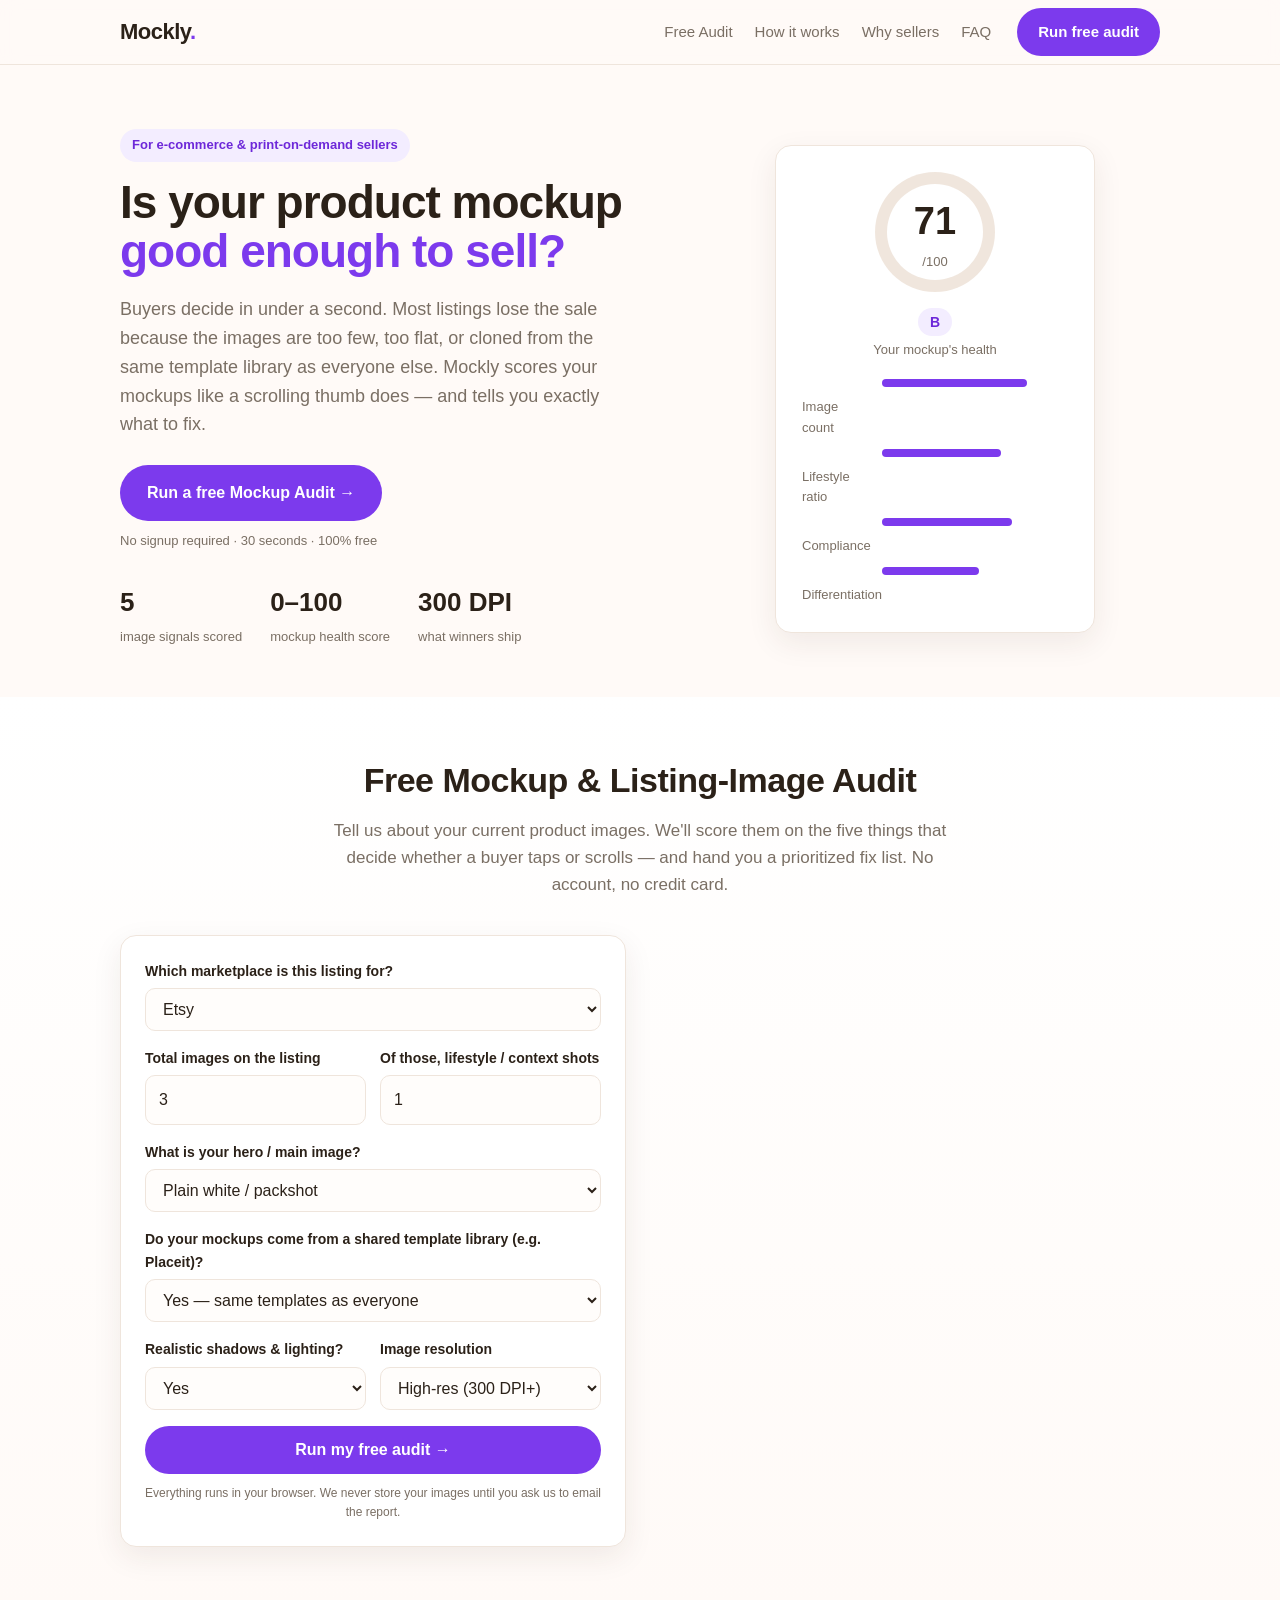
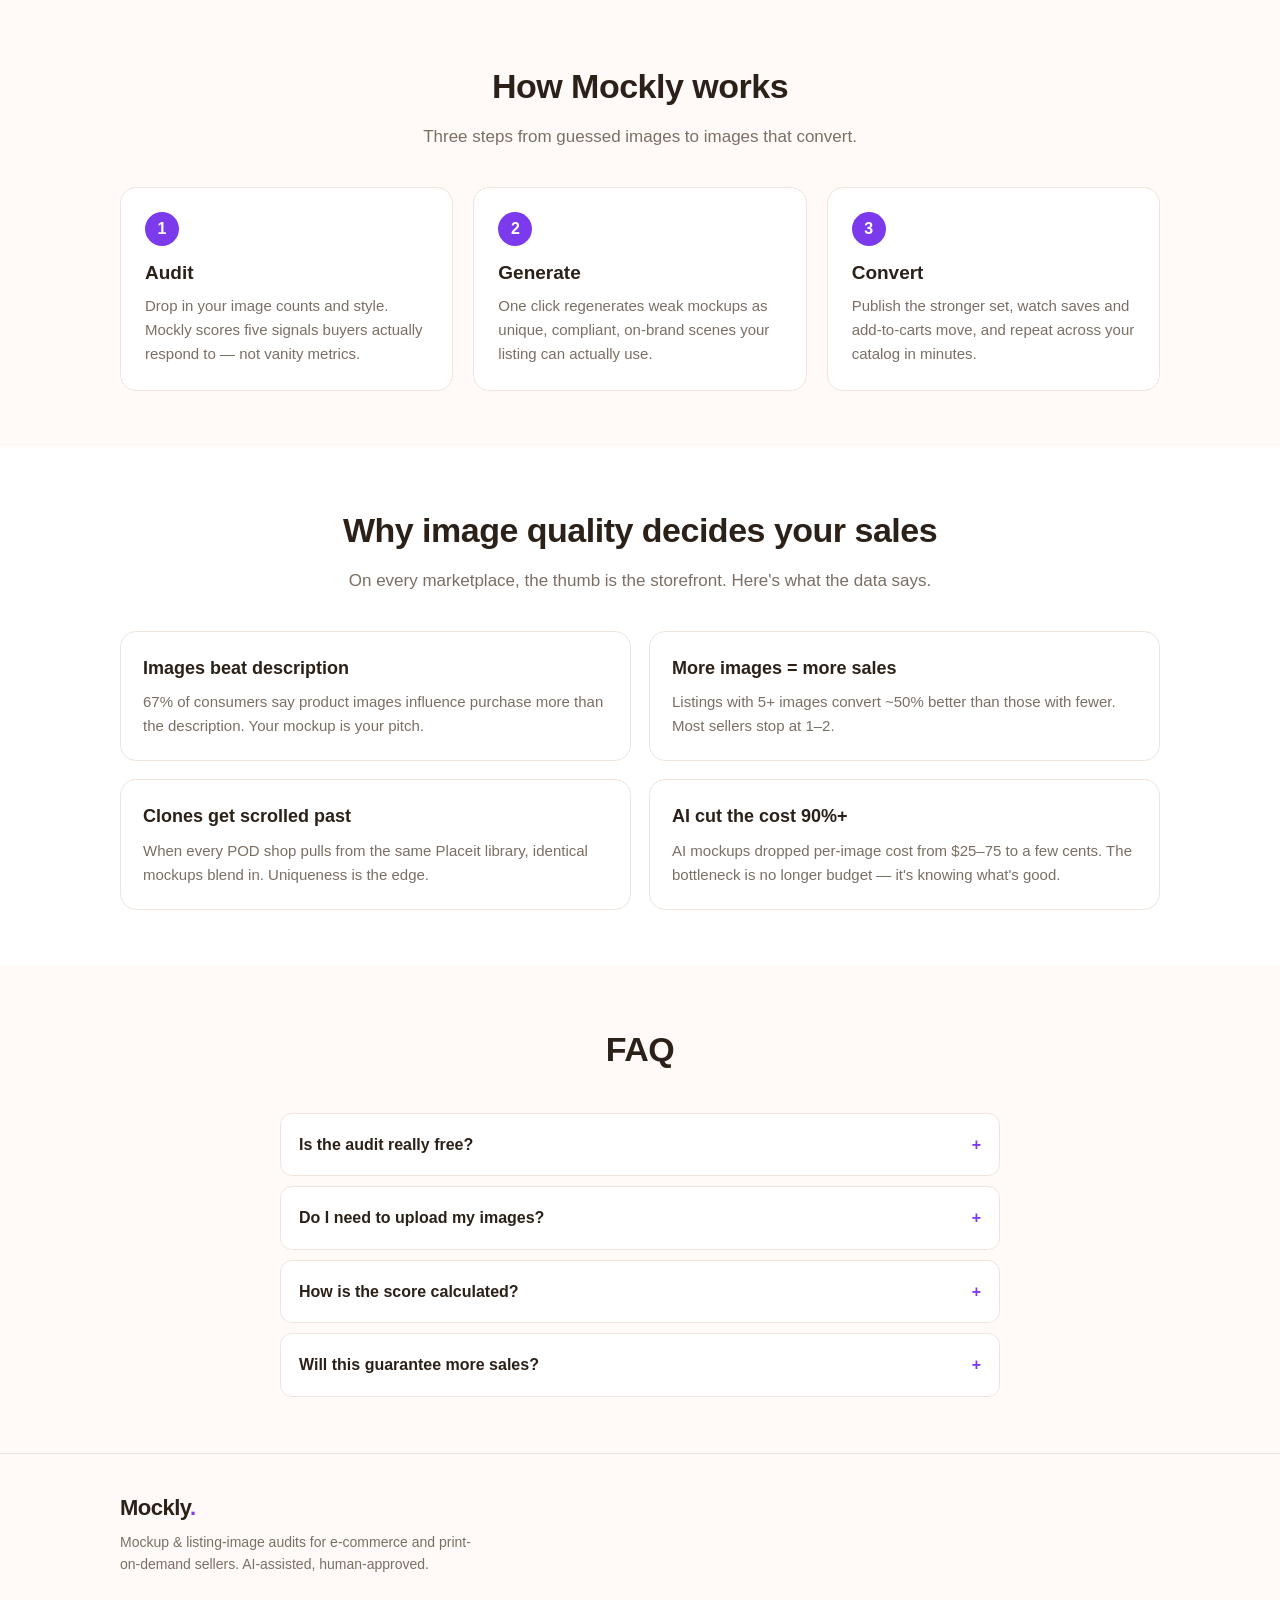
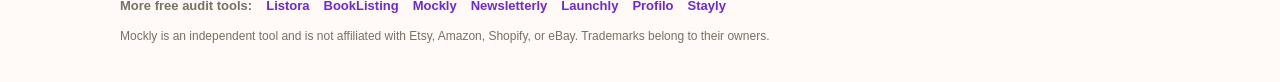
==== index.html @ 34a66c73 "Add Stayly to footer cross-links (7-site matrix)" ====
<!DOCTYPE html>
<html lang="en">
<head>
  <meta charset="UTF-8" />
  <meta name="viewport" content="width=device-width, initial-scale=1.0" />
  <title>Mockly — Is your product mockup actually good? (free mockup & listing-image audit)</title>
  <meta name="description" content="Mockly scores your e-commerce / POD product images like a buyer's thumb does — image count, lifestyle vs flat ratio, marketplace compliance, template-clone risk, and conversion readiness. Free 0–100 audit, no signup." />
  <link rel="canonical" href="https://Viyozc.github.io/mockly-ai/" />
  <meta property="og:type" content="website" />
  <meta property="og:title" content="Mockly — Is your product mockup actually good? (free mockup & listing-image audit)" />
  <meta property="og:description" content="Mockly scores your e-commerce / POD product images like a buyer's thumb does — image count, lifestyle vs flat ratio, marketplace compliance, template-clone risk, and conversion readiness. Free 0–100 audit, no signup." />
  <meta property="og:url" content="https://Viyozc.github.io/mockly-ai/" />
  <meta name="twitter:card" content="summary_large_image" />
  <meta name="twitter:title" content="Mockly — Is your product mockup actually good? (free mockup & listing-image audit)" />
  <meta name="twitter:description" content="Mockly scores your e-commerce / POD product images like a buyer's thumb does — image count, lifestyle vs flat ratio, marketplace compliance, template-clone risk, and conversion readiness. Free 0–100 audit, no signup." />

  <link rel="preconnect" href="https://fonts.googleapis.com" />
  <link rel="stylesheet" href="assets/style.css" />

  <script type="application/ld+json">
  {{"@context":"https://schema.org","@type":"SoftwareApplication","name":"Mockly","url":"https://Viyozc.github.io/mockly-ai/","applicationCategory":"BusinessApplication","operatingSystem":"Web","offers":{{"@type":"Offer","price":"0","priceCurrency":"USD"}}}}
  </script>
</head>
<body>
  <!-- ===== Nav ===== -->
  <header class="nav">
    <div class="container nav-inner">
      <a class="brand" href="#top">Mockly<span class="brand-dot">.</span></a>
      <nav class="nav-links">
        <a href="#audit">Free Audit</a>
        <a href="#how">How it works</a>
        <a href="#why">Why sellers</a>
        <a href="#faq">FAQ</a>
      </nav>
      <a class="btn btn-primary nav-cta" href="#audit">Run free audit</a>
    </div>
  </header>

  <!-- ===== Hero ===== -->
  <section class="hero" id="top">
    <div class="container hero-inner">
      <div class="hero-copy">
        <span class="badge">For e-commerce &amp; print-on-demand sellers</span>
        <h1>Is your product mockup <span class="hl">good enough to sell?</span></h1>
        <p class="lede">
          Buyers decide in under a second. Most listings lose the sale because the images are
          too few, too flat, or cloned from the same template library as everyone else.
          Mockly scores your mockups like a scrolling thumb does — and tells you exactly what to fix.
        </p>
        <div class="hero-actions">
          <a class="btn btn-primary btn-lg" href="#audit">Run a free Mockup Audit →</a>
          <span class="hero-note">No signup required · 30 seconds · 100% free</span>
        </div>
        <div class="hero-stats">
          <div><strong>5</strong><span>image signals scored</span></div>
          <div><strong>0–100</strong><span>mockup health score</span></div>
          <div><strong>300 DPI</strong><span>what winners ship</span></div>
        </div>
      </div>
      <div class="hero-visual" aria-hidden="true">
        <div class="score-card">
          <div class="score-ring"><span class="score-num" id="heroScore">—</span><span class="score-grad">/100</span></div>
          <div class="score-meta">
            <span class="grade" id="heroGrade">Grade</span>
            <span class="score-sub">Your mockup's health</span>
          </div>
          <div class="mini-bars">
            <div class="mbar"><i style="width:78%"></i><span>Image count</span></div>
            <div class="mbar"><i style="width:64%"></i><span>Lifestyle ratio</span></div>
            <div class="mbar"><i style="width:70%"></i><span>Compliance</span></div>
            <div class="mbar"><i style="width:52%"></i><span>Differentiation</span></div>
          </div>
        </div>
      </div>
    </div>
  </section>

  <!-- ===== Audit Tool ===== -->
  <section class="audit" id="audit">
    <div class="container">
      <div class="section-head">
        <h2>Free Mockup &amp; Listing-Image Audit</h2>
        <p>Tell us about your current product images. We'll score them on the five things that decide whether a buyer taps or scrolls — and hand you a prioritized fix list. No account, no credit card.</p>
      </div>

      <div class="audit-grid">
        <!-- Input -->
        <form class="audit-form" id="auditForm" novalidate>
          <label class="field">
            <span>Which marketplace is this listing for?</span>
            <select id="fPlatform">
              <option value="etsy">Etsy</option>
              <option value="amazon">Amazon</option>
              <option value="shopify">Shopify</option>
              <option value="ebay">eBay</option>
              <option value="other">Other / my own store</option>
            </select>
          </label>

          <div class="field-row">
            <label class="field">
              <span>Total images on the listing</span>
              <input type="number" id="fImgTotal" min="0" max="20" value="3" />
            </label>
            <label class="field">
              <span>Of those, lifestyle / context shots</span>
              <input type="number" id="fImgLife" min="0" max="20" value="1" />
            </label>
          </div>

          <label class="field">
            <span>What is your hero / main image?</span>
            <select id="fHero">
              <option value="white">Plain white / packshot</option>
              <option value="lifestyle">Lifestyle scene (real context)</option>
              <option value="flat">Flat color background</option>
              <option value="model">On-model / worn by person</option>
            </select>
          </label>

          <label class="field">
            <span>Do your mockups come from a shared template library (e.g. Placeit)?</span>
            <select id="fTemplate">
              <option value="yes">Yes — same templates as everyone</option>
              <option value="unsure">Not sure</option>
              <option value="no">No — unique / AI-generated per product</option>
            </select>
          </label>

          <div class="field-row">
            <label class="field">
              <span>Realistic shadows &amp; lighting?</span>
              <select id="fShadow">
                <option value="yes">Yes</option>
                <option value="partial">Partially</option>
                <option value="no">No / flat cutout</option>
              </select>
            </label>
            <label class="field">
              <span>Image resolution</span>
              <select id="fQuality">
                <option value="high">High-res (300 DPI+)</option>
                <option value="std">Standard web size</option>
              </select>
            </label>
          </div>

          <button type="submit" class="btn btn-primary btn-lg btn-block">Run my free audit →</button>
          <p class="form-fine">Everything runs in your browser. We never store your images until you ask us to email the report.</p>
        </form>

        <!-- Result -->
        <div class="audit-result" id="auditResult" hidden>
          <div class="result-top">
            <div class="score-ring lg">
              <span class="score-num" id="resScore">0</span>
              <span class="score-grad">/100</span>
            </div>
            <div>
              <span class="grade big" id="resGrade">—</span>
              <p class="result-sub" id="resSummary">—</p>
            </div>
          </div>

          <div class="bars" id="resBars"></div>

          <div class="tips">
            <h3>What to fix first</h3>
            <ul id="resTips"></ul>
          </div>

          <form class="email-capture" id="emailForm" action="https://formspree.io/f/meeyzkdp" method="POST">
            <label for="fEmail">Get the full report + weekly mockup &amp; conversion tips by email</label>
            <div class="email-row">
              <input type="email" id="fEmail" name="email" placeholder="you@email.com" required />
              <button type="submit" class="btn btn-primary">Email my report</button>
            </div>
            <p class="form-fine" id="emailNote">No spam. Unsubscribe anytime.</p>
          </form>
        </div>
      </div>
    </div>
  </section>

  <!-- ===== How it works ===== -->
  <section class="how" id="how">
    <div class="container">
      <div class="section-head">
        <h2>How Mockly works</h2>
        <p>Three steps from guessed images to images that convert.</p>
      </div>
      <div class="steps">
        <div class="step">
          <span class="step-num">1</span>
          <h3>Audit</h3>
          <p>Drop in your image counts and style. Mockly scores five signals buyers actually respond to — not vanity metrics.</p>
        </div>
        <div class="step">
          <span class="step-num">2</span>
          <h3>Generate</h3>
          <p>One click regenerates weak mockups as unique, compliant, on-brand scenes your listing can actually use.</p>
        </div>
        <div class="step">
          <span class="step-num">3</span>
          <h3>Convert</h3>
          <p>Publish the stronger set, watch saves and add-to-carts move, and repeat across your catalog in minutes.</p>
        </div>
      </div>
    </div>
  </section>

  <!-- ===== Why sellers ===== -->
  <section class="why" id="why">
    <div class="container">
      <div class="section-head">
        <h2>Why image quality decides your sales</h2>
        <p>On every marketplace, the thumb is the storefront. Here's what the data says.</p>
      </div>
      <div class="why-grid">
        <div class="why-card">
          <h3>Images beat description</h3>
          <p>67% of consumers say product images influence purchase more than the description. Your mockup is your pitch.</p>
        </div>
        <div class="why-card">
          <h3>More images = more sales</h3>
          <p>Listings with 5+ images convert ~50% better than those with fewer. Most sellers stop at 1–2.</p>
        </div>
        <div class="why-card">
          <h3>Clones get scrolled past</h3>
          <p>When every POD shop pulls from the same Placeit library, identical mockups blend in. Uniqueness is the edge.</p>
        </div>
        <div class="why-card">
          <h3>AI cut the cost 90%+</h3>
          <p>AI mockups dropped per-image cost from $25–75 to a few cents. The bottleneck is no longer budget — it's knowing what's good.</p>
        </div>
      </div>
    </div>
  </section>

  <!-- ===== FAQ ===== -->
  <section class="faq" id="faq">
    <div class="container">
      <div class="section-head">
        <h2>FAQ</h2>
      </div>
      <div class="faq-list">
        <details>
          <summary>Is the audit really free?</summary>
          <p>Yes. The on-page audit runs entirely in your browser and costs nothing. No account needed.</p>
        </details>
        <details>
          <summary>Do I need to upload my images?</summary>
          <p>No. You describe your image setup with a few clicks. Mockly scores the strategy, not the pixels — so it works before you've generated anything.</p>
        </details>
        <details>
          <summary>How is the score calculated?</summary>
          <p>We weight image count, lifestyle-vs-flat ratio, marketplace compliance (Amazon white-bg vs Etsy lifestyle), template-clone risk, and conversion readiness (shadows, lighting, resolution) — the signals that drive tap-through and add-to-cart.</p>
        </details>
        <details>
          <summary>Will this guarantee more sales?</summary>
          <p>No tool can. But strong, differentiated, compliant images are the single biggest lever on conversion — and most listings leave easy points on the table. Mockly shows you exactly where.</p>
        </details>
      </div>
    </div>
  </section>

  <!-- ===== Footer ===== -->
  <footer class="footer">
    <div class="container footer-inner">
      <div>
        <a class="brand" href="#top">Mockly<span class="brand-dot">.</span></a>
        <p class="footer-sub">Mockup &amp; listing-image audits for e-commerce and print-on-demand sellers. AI-assisted, human-approved.</p>
      </div>
            <div style="display:flex;flex-wrap:wrap;gap:14px;align-items:center;font-size:13px;margin-top:10px;">
        <span style="color:var(--muted);font-weight:600;">More free audit tools:</span>
<a href="https://Viyozc.github.io/listora/" style="color:var(--brand-dk);font-weight:600;">Listora</a><a href="https://Viyozc.github.io/booklisting-ai/" style="color:var(--brand-dk);font-weight:600;">BookListing</a><a href="https://Viyozc.github.io/mockly-ai/" style="color:var(--brand-dk);font-weight:600;">Mockly</a><a href="https://Viyozc.github.io/newsletterly-ai/" style="color:var(--brand-dk);font-weight:600;">Newsletterly</a><a href="https://Viyozc.github.io/launchly-ai/" style="color:var(--brand-dk);font-weight:600;">Launchly</a> <a href="https://Viyozc.github.io/profilo-ai/" style="color:var(--brand-dk);font-weight:600;">Profilo</a> <a href="https://Viyozc.github.io/stayly-ai/" style="color:var(--brand-dk);font-weight:600;">Stayly</a>
      </div>
      <p class="footer-fine">Mockly is an independent tool and is not affiliated with Etsy, Amazon, Shopify, or eBay. Trademarks belong to their owners.</p>
    </div>
  </footer>

  <script src="assets/audit.js"></script>
</body>
</html>
---- assets/style.css ----
:root {
  --bg: #fffaf7;
  --ink: #2b2118;
  --muted: #7a6f64;
  --line: #efe5dc;
  --brand: #7c3aed;
  --brand-dk: #6d28d9;
  --brand-soft: #f3edff;
  --good: #2f9e6b;
  --warn: #e0a106;
  --bad: #d9534f;
  --card: #ffffff;
  --shadow: 0 10px 30px rgba(60, 40, 20, 0.08);
  --radius: 16px;
  --maxw: 1080px;
}

* { box-sizing: border-box; margin: 0; padding: 0; }
html { scroll-behavior: smooth; }
body {
  font-family: -apple-system, BlinkMacSystemFont, "Segoe UI", Roboto, "Helvetica Neue", Arial, sans-serif;
  background: var(--bg);
  color: var(--ink);
  line-height: 1.6;
  -webkit-font-smoothing: antialiased;
}
.container { width: 100%; max-width: var(--maxw); margin: 0 auto; padding: 0 20px; }
a { color: inherit; text-decoration: none; }
em { font-style: normal; }

/* Buttons */
.btn {
  display: inline-block;
  font-weight: 600;
  border-radius: 999px;
  padding: 11px 20px;
  cursor: pointer;
  border: 1px solid transparent;
  font-size: 15px;
  transition: transform .08s ease, background .2s ease, box-shadow .2s ease;
}
.btn:active { transform: translateY(1px); }
.btn-primary { background: var(--brand); color: #fff; }
.btn-primary:hover { background: var(--brand-dk); box-shadow: 0 6px 18px rgba(241,100,30,.35); }
.btn-lg { padding: 14px 26px; font-size: 16px; }
.btn-block { width: 100%; text-align: center; }

/* Nav */
.nav {
  position: sticky; top: 0; z-index: 50;
  background: rgba(255,250,247,.85);
  backdrop-filter: blur(10px);
  border-bottom: 1px solid var(--line);
}
.nav-inner { display: flex; align-items: center; gap: 18px; height: 64px; }
.brand { font-weight: 800; font-size: 22px; letter-spacing: -.5px; }
.brand-dot { color: var(--brand); }
.nav-links { display: flex; gap: 22px; margin-left: auto; font-size: 15px; color: var(--muted); }
.nav-links a:hover { color: var(--ink); }
.nav-cta { margin-left: 8px; }

/* Hero */
.hero { padding: 64px 0 48px; }
.hero-inner { display: grid; grid-template-columns: 1.1fr .9fr; gap: 40px; align-items: center; }
.badge {
  display: inline-block; background: var(--brand-soft); color: var(--brand-dk);
  font-size: 13px; font-weight: 600; padding: 6px 12px; border-radius: 999px; margin-bottom: 16px;
}
.hero h1 { font-size: 46px; line-height: 1.08; letter-spacing: -1px; font-weight: 800; }
.hl { color: var(--brand); }
.lede { color: var(--muted); font-size: 18px; margin: 18px 0 26px; max-width: 520px; }
.hero-actions { display: flex; flex-direction: column; gap: 10px; align-items: flex-start; }
.hero-note { font-size: 13px; color: var(--muted); }
.hero-stats { display: flex; gap: 28px; margin-top: 30px; }
.hero-stats strong { display: block; font-size: 26px; color: var(--ink); }
.hero-stats span { font-size: 13px; color: var(--muted); }

/* Hero visual / score card */
.hero-visual { display: flex; justify-content: center; }
.score-card {
  background: var(--card); border: 1px solid var(--line); border-radius: var(--radius);
  box-shadow: var(--shadow); padding: 26px; width: 320px;
}
.score-ring {
  width: 120px; height: 120px; border-radius: 50%;
  background: conic-gradient(var(--brand) 0deg, #f0e6dd 0deg);
  display: flex; align-items: center; justify-content: center; flex-direction: column;
  margin: 0 auto 16px; position: relative;
}
.score-ring::after {
  content: ""; position: absolute; inset: 12px; background: var(--card); border-radius: 50%;
}
.score-ring.lg { width: 150px; height: 150px; }
.score-num { position: relative; z-index: 1; font-size: 38px; font-weight: 800; }
.score-ring.lg .score-num { font-size: 46px; }
.score-grad { position: relative; z-index: 1; font-size: 13px; color: var(--muted); }
.score-meta { text-align: center; margin-bottom: 18px; }
.grade {
  display: inline-block; background: var(--brand-soft); color: var(--brand-dk);
  font-weight: 700; padding: 3px 12px; border-radius: 999px; font-size: 14px;
}
.grade.big { font-size: 18px; padding: 5px 16px; }
.score-sub { display: block; font-size: 13px; color: var(--muted); margin-top: 4px; }
.mini-bars { display: flex; flex-direction: column; gap: 10px; }
.mbar { display: grid; grid-template-columns: 70px 1fr; align-items: center; gap: 10px; font-size: 13px; color: var(--muted); }
.mbar i { display: block; height: 8px; background: var(--brand); border-radius: 999px; }
.mbar i { grid-column: 2; }
.mbar span { grid-column: 1; }

/* Section heads */
.section-head { text-align: center; max-width: 640px; margin: 0 auto 36px; }
.section-head h2 { font-size: 34px; letter-spacing: -.5px; font-weight: 800; }
.section-head p { color: var(--muted); margin-top: 10px; font-size: 17px; }

/* Audit */
.audit { padding: 56px 0; background: linear-gradient(180deg, #fff 0%, var(--bg) 100%); }
.audit-grid { display: grid; grid-template-columns: 1fr 1fr; gap: 28px; align-items: start; }
.audit-form, .audit-result {
  background: var(--card); border: 1px solid var(--line); border-radius: var(--radius);
  box-shadow: var(--shadow); padding: 24px;
}
.field { display: block; margin-bottom: 16px; }
.field > span { display: flex; justify-content: space-between; font-size: 14px; font-weight: 600; margin-bottom: 6px; }
.field em { color: var(--muted); font-weight: 500; font-size: 12px; }
.field input, .field textarea, .field select {
  width: 100%; border: 1px solid var(--line); border-radius: 10px; padding: 11px 13px;
  font: inherit; color: var(--ink); background: #fffdfb; resize: vertical;
}
.field input:focus, .field textarea:focus, .field select:focus { outline: none; border-color: var(--brand); box-shadow: 0 0 0 3px var(--brand-soft); }
.field-row { display: flex; gap: 14px; }
.field-row .field { flex: 1; }
@media (max-width: 560px) { .field-row { flex-direction: column; gap: 0; } }
.form-fine { font-size: 12px; color: var(--muted); text-align: center; margin-top: 10px; }

/* Result */
.result-top { display: flex; gap: 20px; align-items: center; margin-bottom: 22px; }
.result-sub { font-size: 14px; color: var(--muted); margin-top: 6px; max-width: 240px; }
.bars { display: flex; flex-direction: column; gap: 12px; margin-bottom: 22px; }
.bar-row { display: grid; grid-template-columns: 110px 1fr 38px; align-items: center; gap: 10px; font-size: 13px; }
.bar-track { height: 9px; background: #f0e6dd; border-radius: 999px; overflow: hidden; }
.bar-fill { height: 100%; border-radius: 999px; background: var(--brand); transition: width .5s ease; }
.bar-val { text-align: right; color: var(--muted); font-weight: 600; }
.tips h3 { font-size: 16px; margin-bottom: 10px; }
.tips ul { list-style: none; display: flex; flex-direction: column; gap: 8px; }
.tips li { background: var(--brand-soft); border-radius: 10px; padding: 10px 12px; font-size: 14px; position: relative; padding-left: 34px; }
.tips li::before { content: "→"; position: absolute; left: 12px; color: var(--brand-dk); font-weight: 800; }
.tips li.ok { background: #e9f7f0; }
.tips li.ok::before { content: "✓"; color: var(--good); }

.email-capture { border-top: 1px solid var(--line); padding-top: 18px; margin-top: 4px; }
.email-capture label { display: block; font-size: 14px; font-weight: 600; margin-bottom: 8px; }
.email-row { display: flex; gap: 8px; }
.email-row input { flex: 1; border: 1px solid var(--line); border-radius: 10px; padding: 11px 13px; font: inherit; }
.email-row input:focus { outline: none; border-color: var(--brand); box-shadow: 0 0 0 3px var(--brand-soft); }

/* How */
.how { padding: 56px 0; }
.steps { display: grid; grid-template-columns: repeat(3, 1fr); gap: 20px; }
.step { background: var(--card); border: 1px solid var(--line); border-radius: var(--radius); padding: 24px; }
.step-num { display: inline-flex; width: 34px; height: 34px; align-items: center; justify-content: center; background: var(--brand); color: #fff; border-radius: 50%; font-weight: 800; margin-bottom: 12px; }
.step h3 { font-size: 19px; margin-bottom: 6px; }
.step p { color: var(--muted); font-size: 15px; }

/* Why */
.why { padding: 56px 0; background: #fff; }
.why-grid { display: grid; grid-template-columns: 1fr 1fr; gap: 18px; }
.why-card { border: 1px solid var(--line); border-radius: var(--radius); padding: 22px; }
.why-card h3 { font-size: 18px; margin-bottom: 8px; }
.why-card p { color: var(--muted); font-size: 15px; }

/* FAQ */
.faq { padding: 56px 0; }
.faq-list { max-width: 720px; margin: 0 auto; display: flex; flex-direction: column; gap: 10px; }
.faq details { background: var(--card); border: 1px solid var(--line); border-radius: 12px; padding: 4px 18px; }
.faq summary { cursor: pointer; font-weight: 600; padding: 14px 0; list-style: none; }
.faq summary::-webkit-details-marker { display: none; }
.faq summary::after { content: "+"; float: right; color: var(--brand); font-weight: 800; }
.faq details[open] summary::after { content: "−"; }
.faq details p { color: var(--muted); padding: 0 0 14px; font-size: 15px; }

/* Footer */
.footer { border-top: 1px solid var(--line); padding: 36px 0; background: var(--bg); }
.footer-inner { display: flex; flex-direction: column; gap: 10px; }
.footer-sub { color: var(--muted); font-size: 14px; margin-top: 6px; max-width: 360px; }
.footer-fine { font-size: 12px; color: var(--muted); }

/* Responsive */
@media (max-width: 860px) {
  .hero-inner, .audit-grid, .why-grid { grid-template-columns: 1fr; }
  .hero-visual { order: -1; }
  .steps { grid-template-columns: 1fr; }
  .nav-links { display: none; }
  .hero h1 { font-size: 36px; }
}
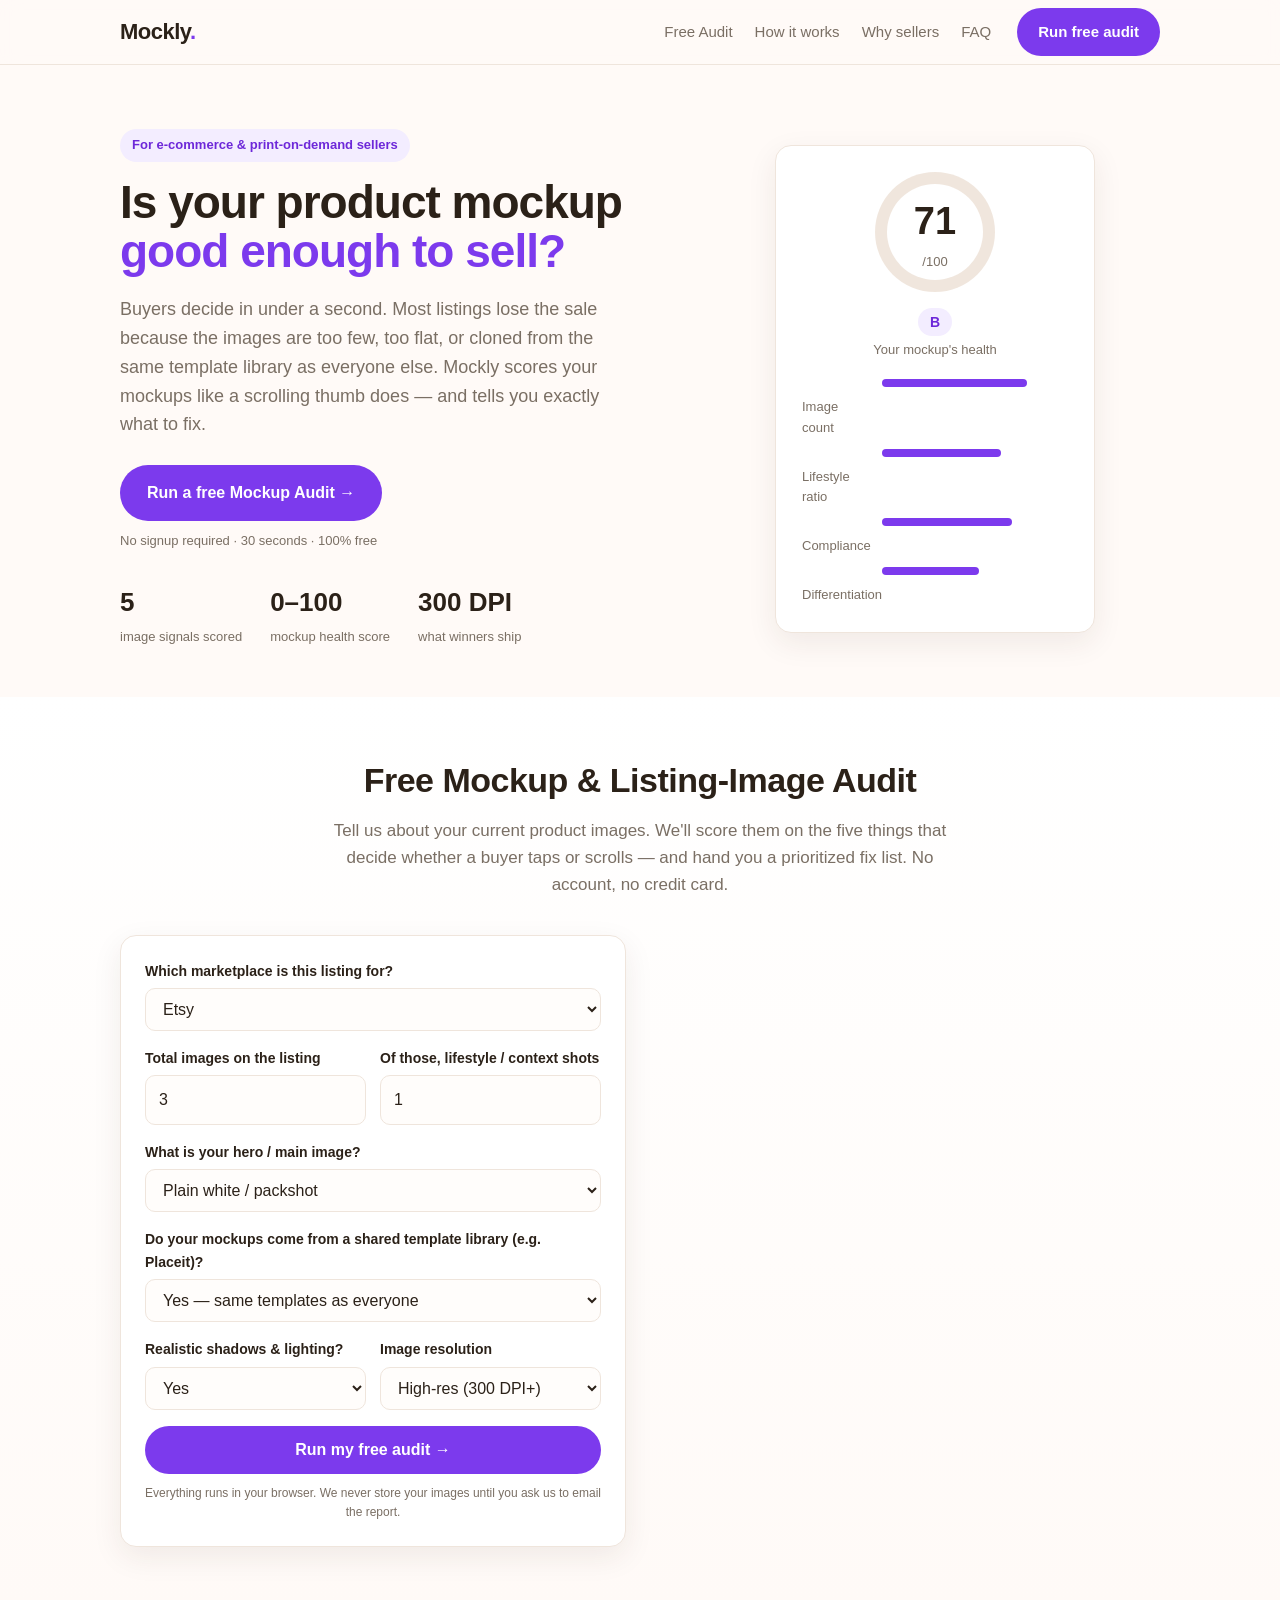
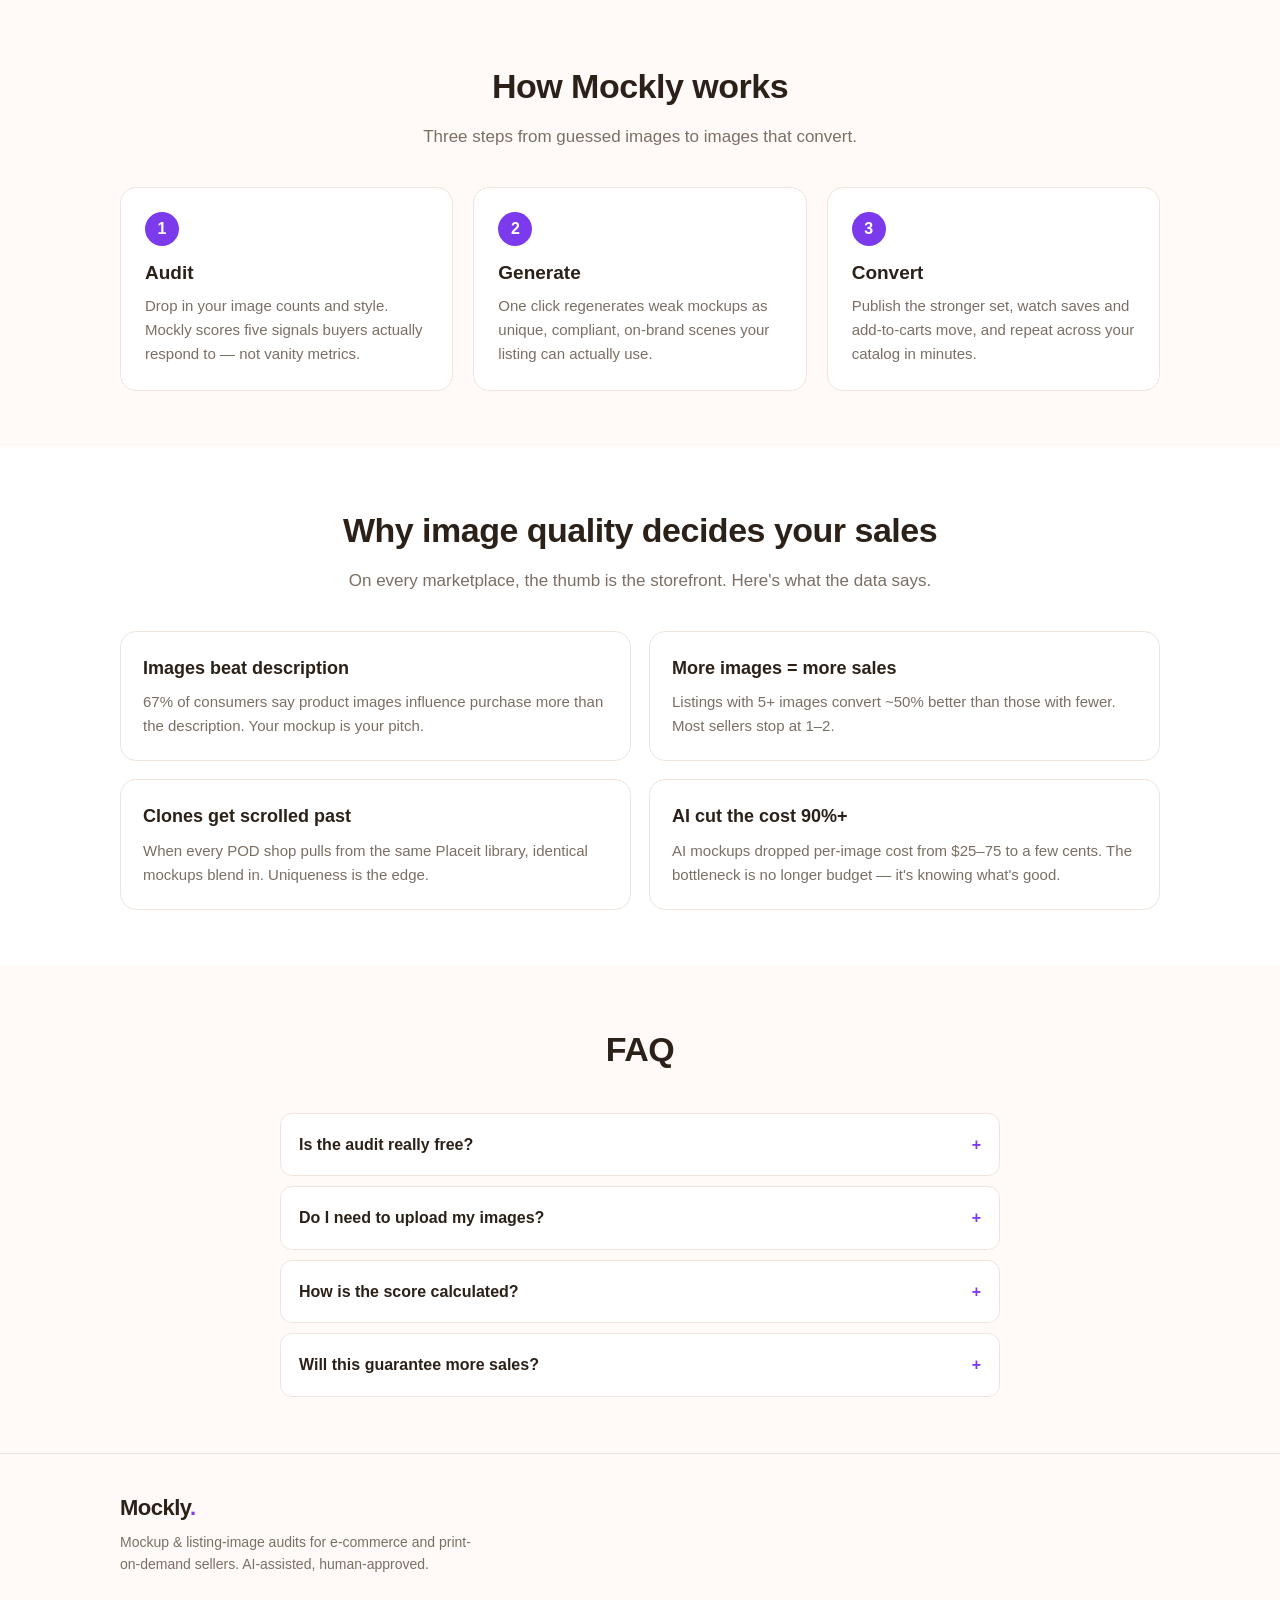
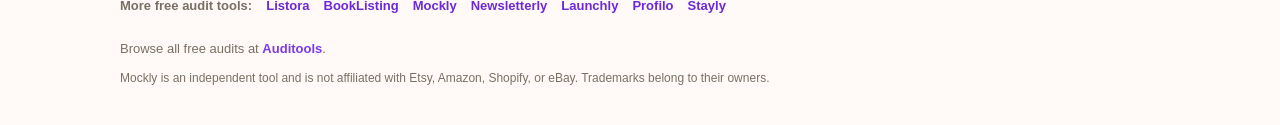
==== commit 4be586cc: "Link to Auditools hub from footer" ====
--- a/index.html
+++ b/index.html
@@ -10,6 +10,12 @@
   <meta property="og:title" content="Mockly — Is your product mockup actually good? (free mockup & listing-image audit)" />
   <meta property="og:description" content="Mockly scores your e-commerce / POD product images like a buyer's thumb does — image count, lifestyle vs flat ratio, marketplace compliance, template-clone risk, and conversion readiness. Free 0–100 audit, no signup." />
   <meta property="og:url" content="https://Viyozc.github.io/mockly-ai/" />
+  <meta property="og:image" content="https://Viyozc.github.io/mockly-ai/assets/og-image.png" />
+  <meta property="og:image:width" content="1200" />
+  <meta property="og:image:height" content="630" />
+  <meta property="og:image:alt" content="Mockly — Is your product mockup actually good?" />
+  <meta name="twitter:image" content="https://Viyozc.github.io/mockly-ai/assets/og-image.png" />
+  <meta name="twitter:image:alt" content="Mockly — Is your product mockup actually good?" />
   <meta name="twitter:card" content="summary_large_image" />
   <meta name="twitter:title" content="Mockly — Is your product mockup actually good? (free mockup & listing-image audit)" />
   <meta name="twitter:description" content="Mockly scores your e-commerce / POD product images like a buyer's thumb does — image count, lifestyle vs flat ratio, marketplace compliance, template-clone risk, and conversion readiness. Free 0–100 audit, no signup." />
@@ -18,7 +24,11 @@
   <link rel="stylesheet" href="assets/style.css" />
 
   <script type="application/ld+json">
-  {{"@context":"https://schema.org","@type":"SoftwareApplication","name":"Mockly","url":"https://Viyozc.github.io/mockly-ai/","applicationCategory":"BusinessApplication","operatingSystem":"Web","offers":{{"@type":"Offer","price":"0","priceCurrency":"USD"}}}}
+  {"@context": "https://schema.org", "@type": "SoftwareApplication", "name": "Mockly", "url": "https://Viyozc.github.io/mockly-ai/", "applicationCategory": "BusinessApplication", "operatingSystem": "Web", "offers": {"@type": "Offer", "price": "0", "priceCurrency": "USD"}, "screenshot": "https://Viyozc.github.io/mockly-ai/assets/og-image.png"}
+  </script>
+
+  <script type="application/ld+json">
+  {"@context": "https://schema.org", "@type": "FAQPage", "mainEntity": [{"@type": "Question", "name": "Is the audit really free?", "acceptedAnswer": {"@type": "Answer", "text": "Yes. The on-page audit runs entirely in your browser and costs nothing. No account needed."}}, {"@type": "Question", "name": "Do I need to upload my images?", "acceptedAnswer": {"@type": "Answer", "text": "No. You describe your image setup with a few clicks. Mockly scores the strategy, not the pixels — so it works before you've generated anything."}}, {"@type": "Question", "name": "How is the score calculated?", "acceptedAnswer": {"@type": "Answer", "text": "We weight image count, lifestyle-vs-flat ratio, marketplace compliance (Amazon white-bg vs Etsy lifestyle), template-clone risk, and conversion readiness (shadows, lighting, resolution) — the signals that drive tap-through and add-to-cart."}}, {"@type": "Question", "name": "Will this guarantee more sales?", "acceptedAnswer": {"@type": "Answer", "text": "No tool can. But strong, differentiated, compliant images are the single biggest lever on conversion — and most listings leave easy points on the table. Mockly shows you exactly where."}}]}
   </script>
 </head>
 <body>
@@ -275,6 +285,8 @@
         <span style="color:var(--muted);font-weight:600;">More free audit tools:</span>
 <a href="https://Viyozc.github.io/listora/" style="color:var(--brand-dk);font-weight:600;">Listora</a><a href="https://Viyozc.github.io/booklisting-ai/" style="color:var(--brand-dk);font-weight:600;">BookListing</a><a href="https://Viyozc.github.io/mockly-ai/" style="color:var(--brand-dk);font-weight:600;">Mockly</a><a href="https://Viyozc.github.io/newsletterly-ai/" style="color:var(--brand-dk);font-weight:600;">Newsletterly</a><a href="https://Viyozc.github.io/launchly-ai/" style="color:var(--brand-dk);font-weight:600;">Launchly</a> <a href="https://Viyozc.github.io/profilo-ai/" style="color:var(--brand-dk);font-weight:600;">Profilo</a> <a href="https://Viyozc.github.io/stayly-ai/" style="color:var(--brand-dk);font-weight:600;">Stayly</a>
       </div>
+            <p style="color:var(--muted);font-size:13px;margin-top:12px;">Browse all free audits at <a href="https://Viyozc.github.io/auditools/" style="color:var(--brand);font-weight:600;">Auditools</a>.</p>
+
       <p class="footer-fine">Mockly is an independent tool and is not affiliated with Etsy, Amazon, Shopify, or eBay. Trademarks belong to their owners.</p>
     </div>
   </footer>
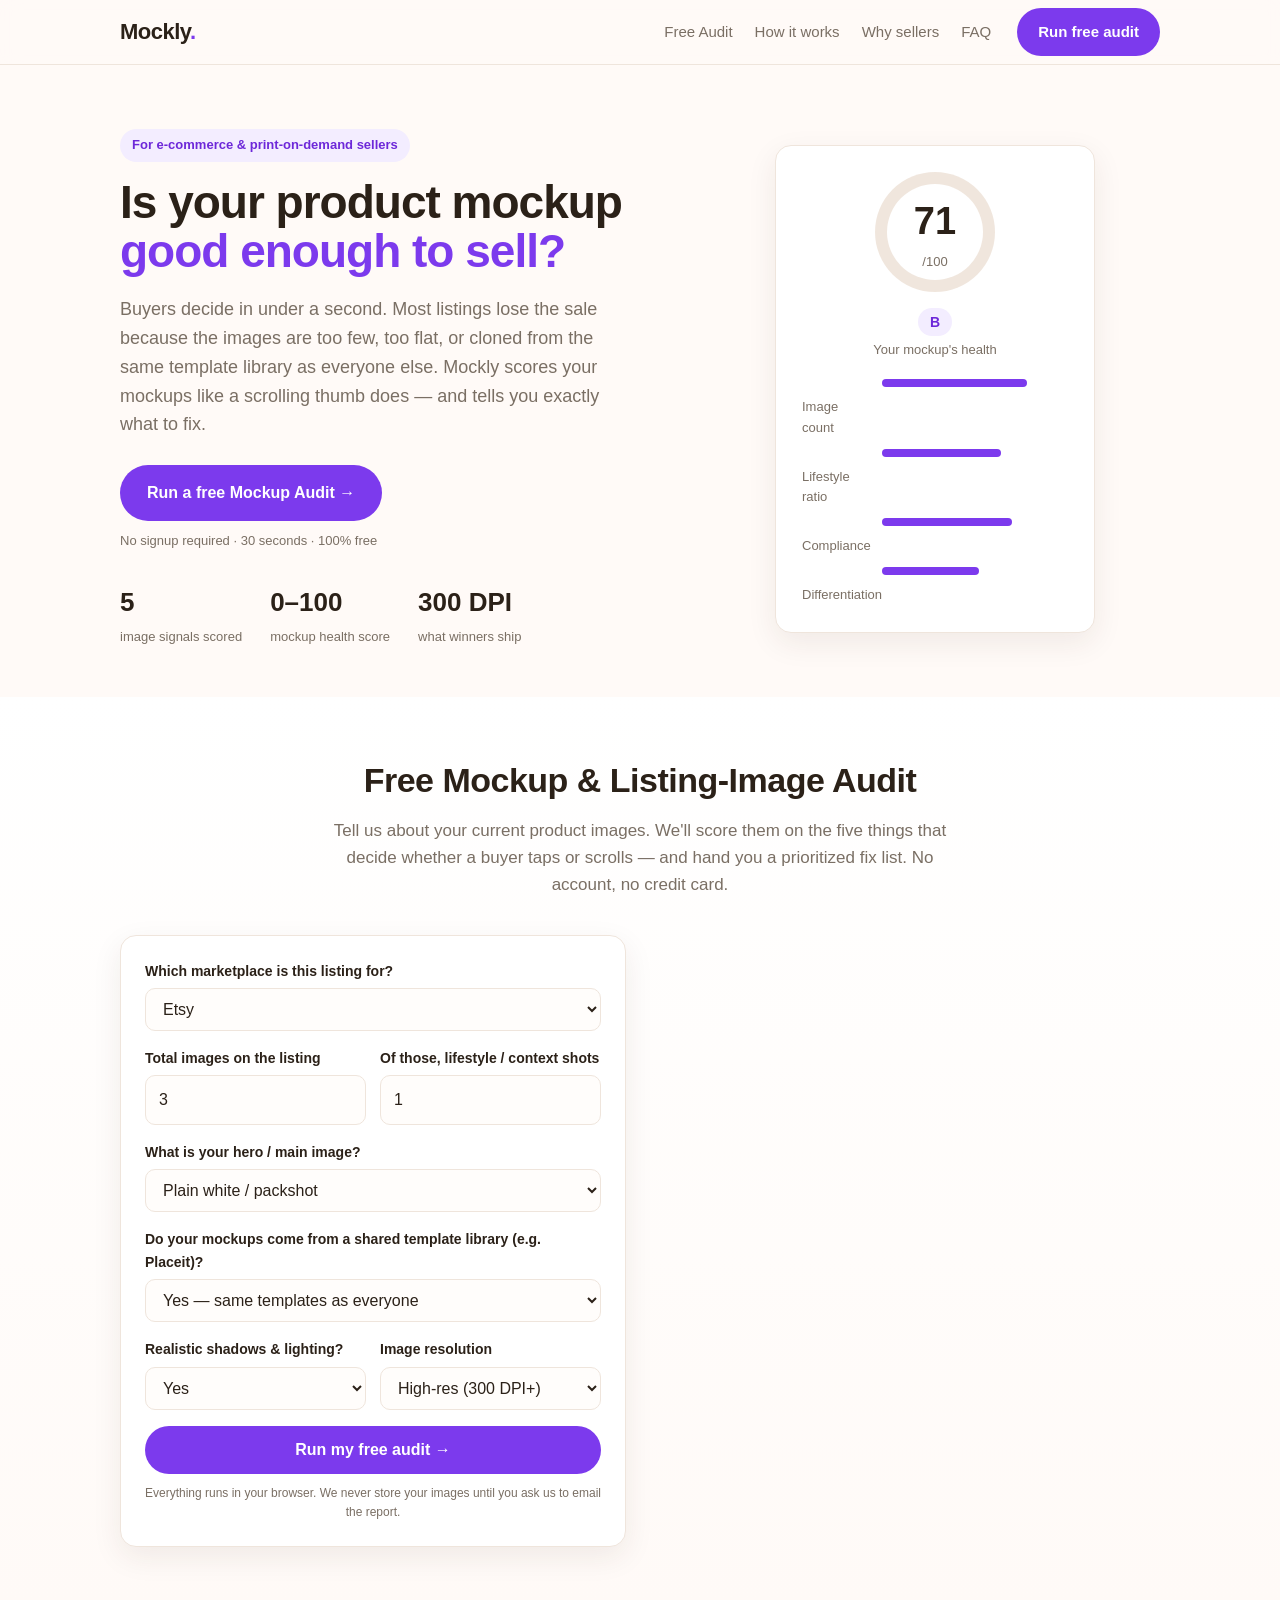
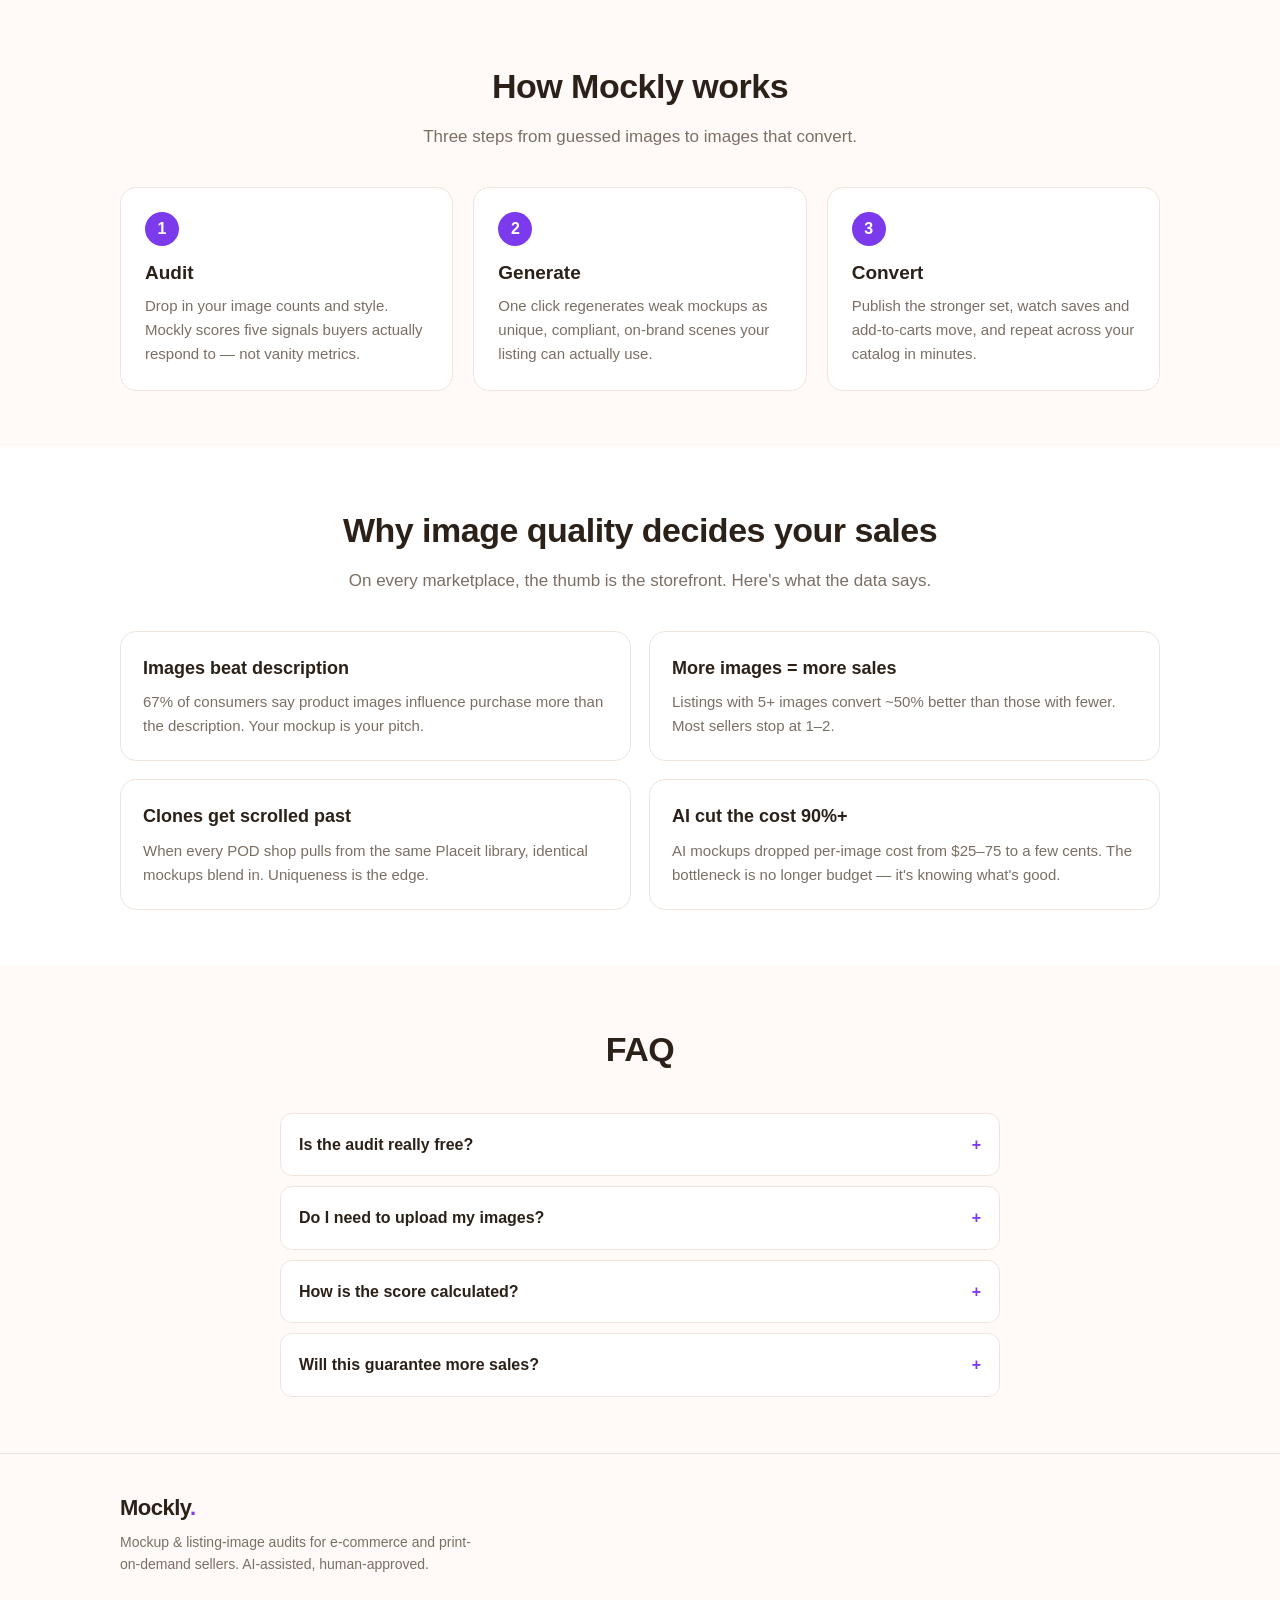
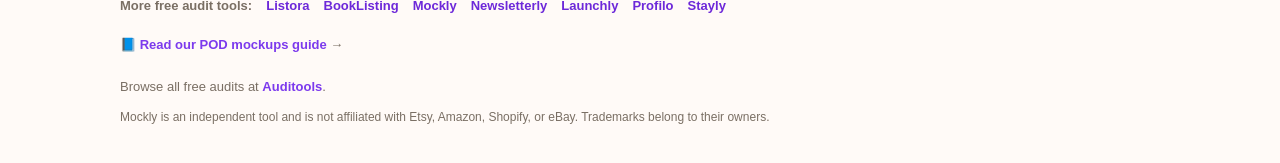
==== commit 2975bd8d: "SEO content round 1: add per-site blog article + footer link + sitemap" ====
--- a/index.html
+++ b/index.html
@@ -285,7 +285,8 @@
         <span style="color:var(--muted);font-weight:600;">More free audit tools:</span>
 <a href="https://Viyozc.github.io/listora/" style="color:var(--brand-dk);font-weight:600;">Listora</a><a href="https://Viyozc.github.io/booklisting-ai/" style="color:var(--brand-dk);font-weight:600;">BookListing</a><a href="https://Viyozc.github.io/mockly-ai/" style="color:var(--brand-dk);font-weight:600;">Mockly</a><a href="https://Viyozc.github.io/newsletterly-ai/" style="color:var(--brand-dk);font-weight:600;">Newsletterly</a><a href="https://Viyozc.github.io/launchly-ai/" style="color:var(--brand-dk);font-weight:600;">Launchly</a> <a href="https://Viyozc.github.io/profilo-ai/" style="color:var(--brand-dk);font-weight:600;">Profilo</a> <a href="https://Viyozc.github.io/stayly-ai/" style="color:var(--brand-dk);font-weight:600;">Stayly</a>
       </div>
-            <p style="color:var(--muted);font-size:13px;margin-top:12px;">Browse all free audits at <a href="https://Viyozc.github.io/auditools/" style="color:var(--brand);font-weight:600;">Auditools</a>.</p>
+            <p style="color:var(--muted);font-size:13px;margin-top:8px;">📘 <a href="./blog/" style="color:var(--brand);font-weight:600;">Read our POD mockups guide</a> →</p>
+      <p style="color:var(--muted);font-size:13px;margin-top:12px;">Browse all free audits at <a href="https://Viyozc.github.io/auditools/" style="color:var(--brand);font-weight:600;">Auditools</a>.</p>
 
       <p class="footer-fine">Mockly is an independent tool and is not affiliated with Etsy, Amazon, Shopify, or eBay. Trademarks belong to their owners.</p>
     </div>
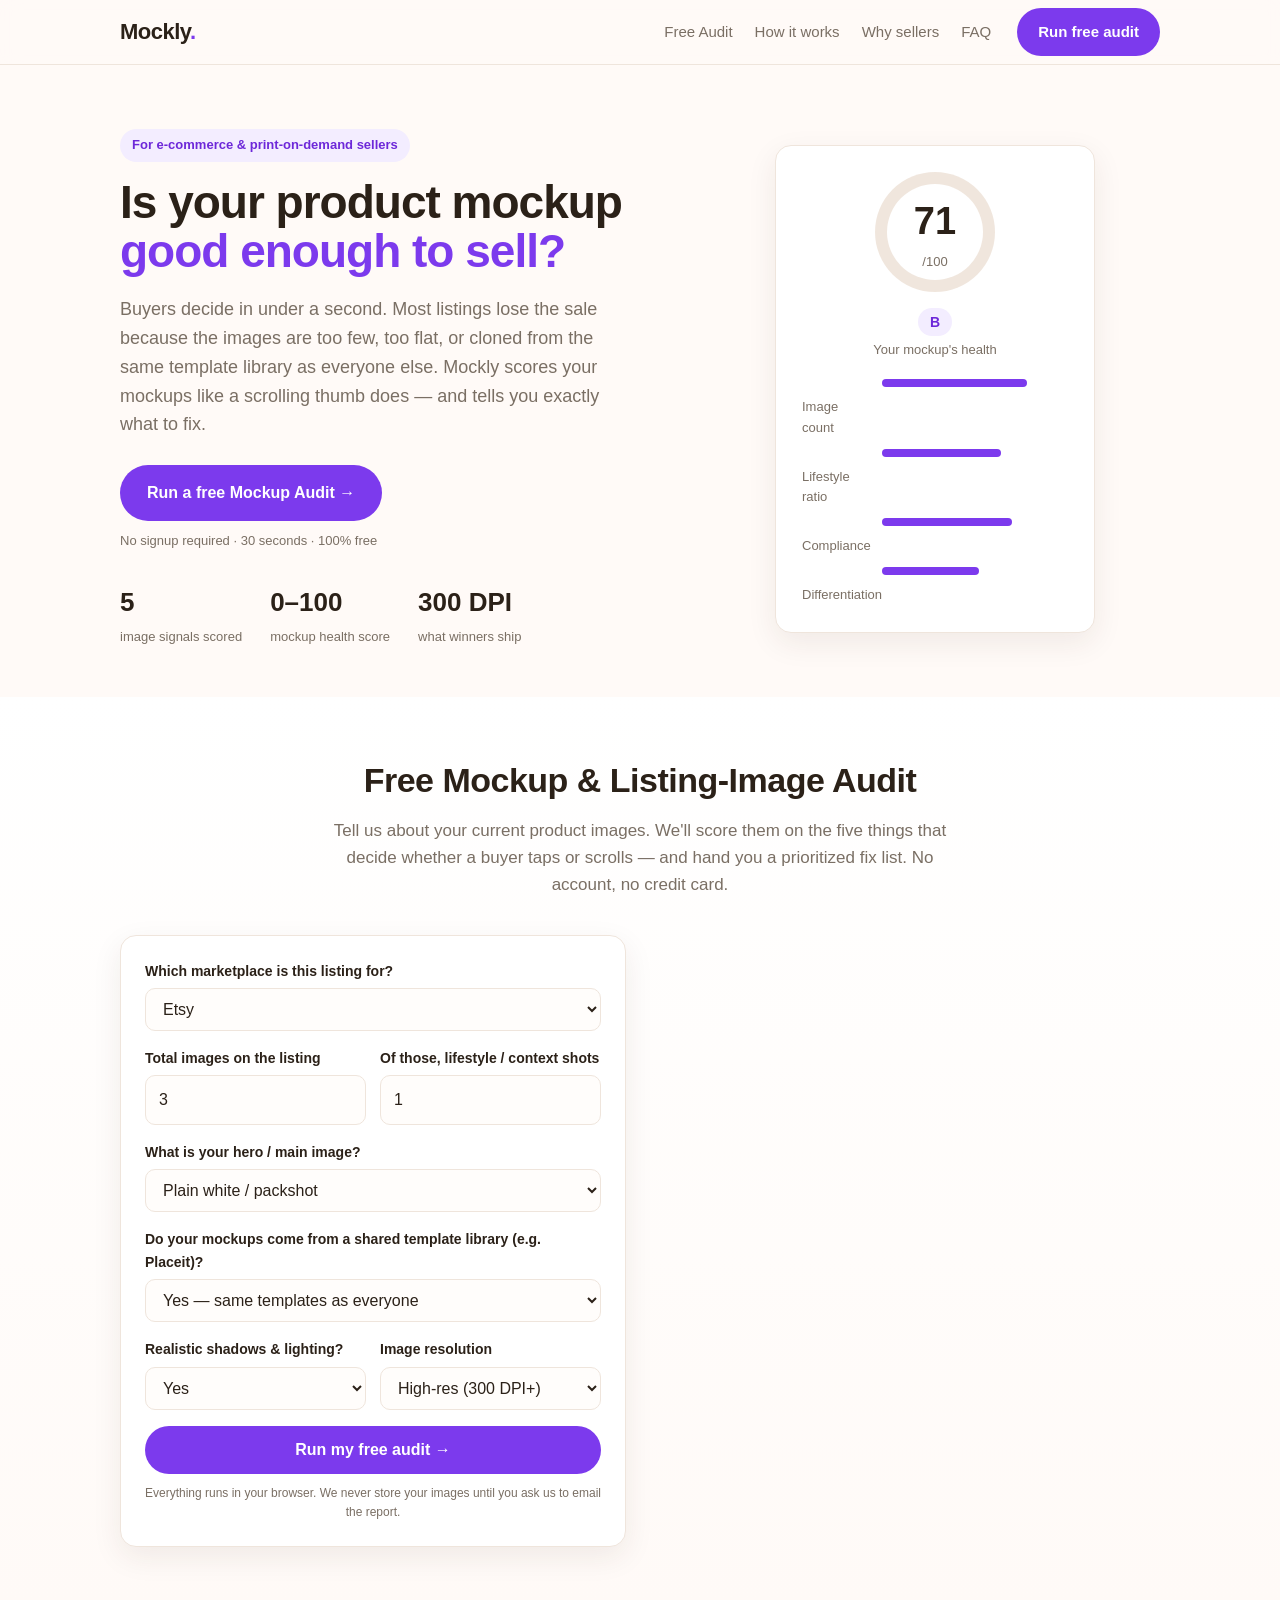
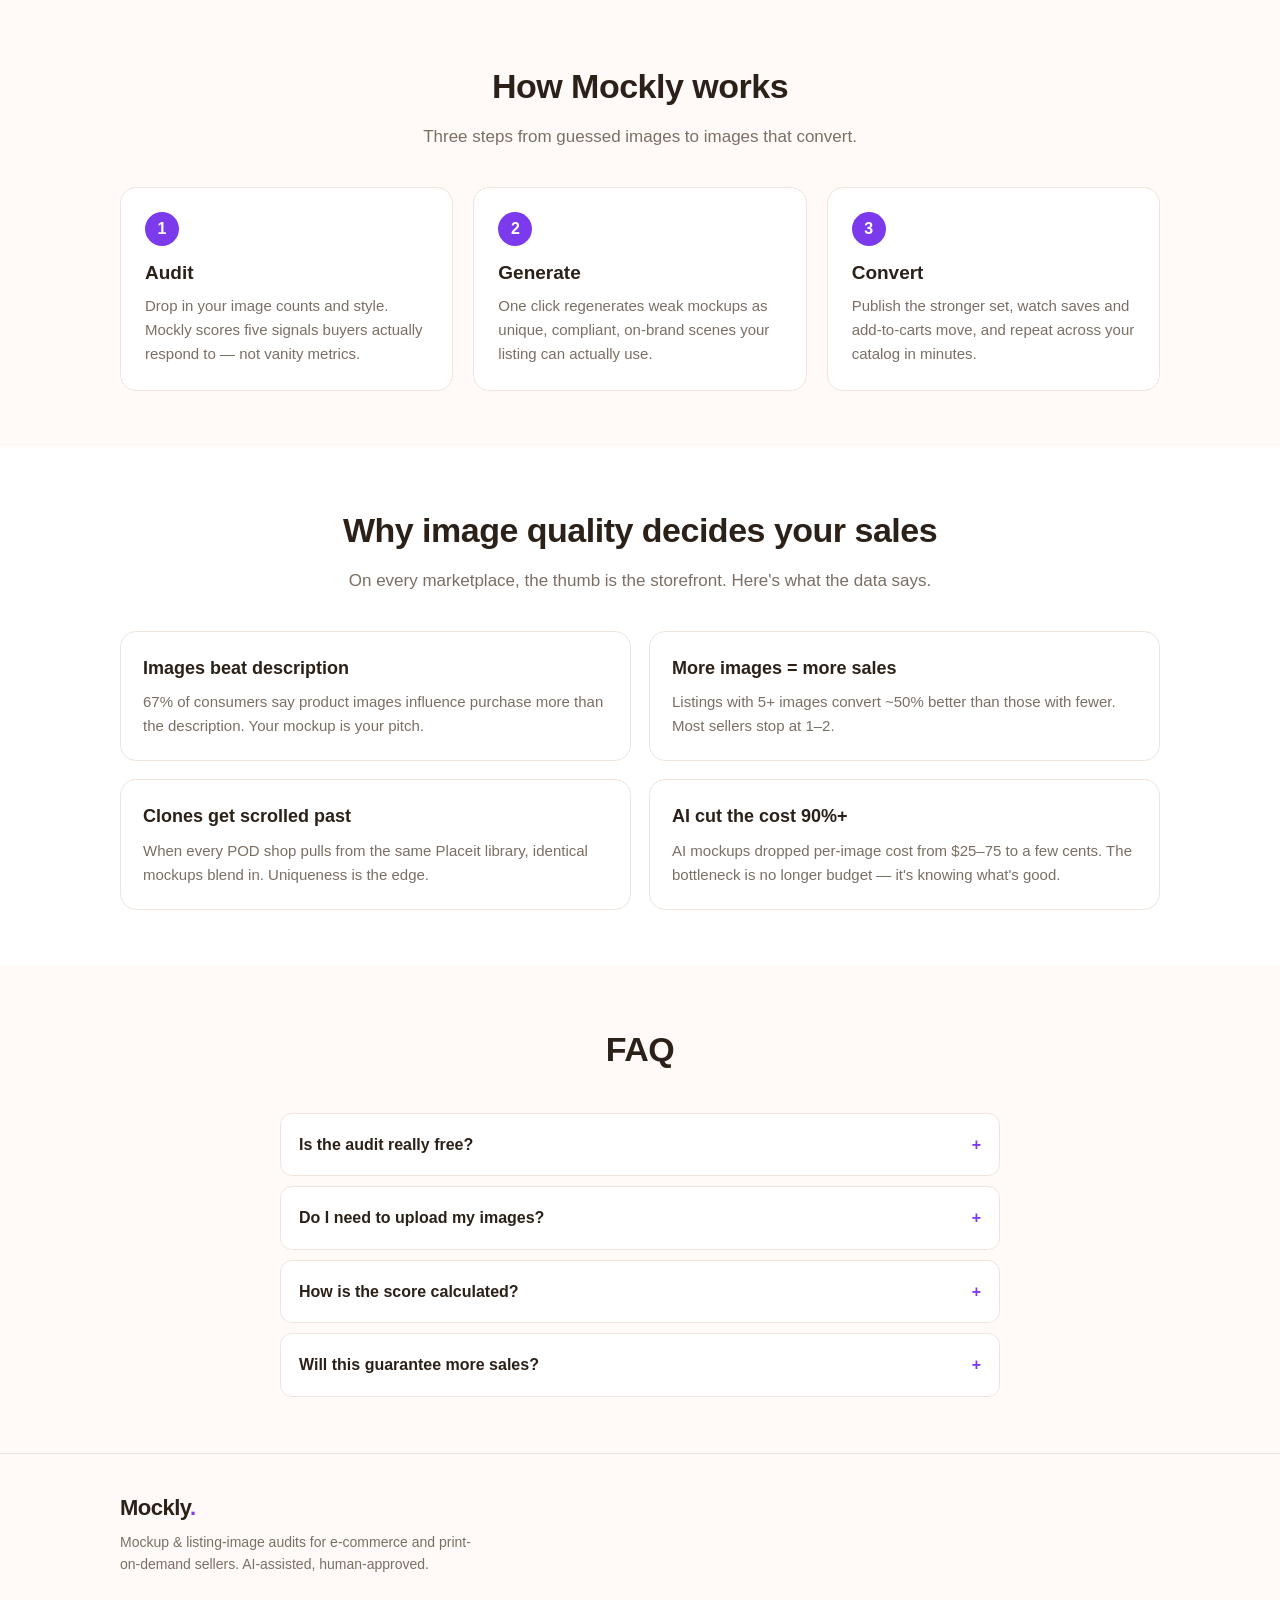
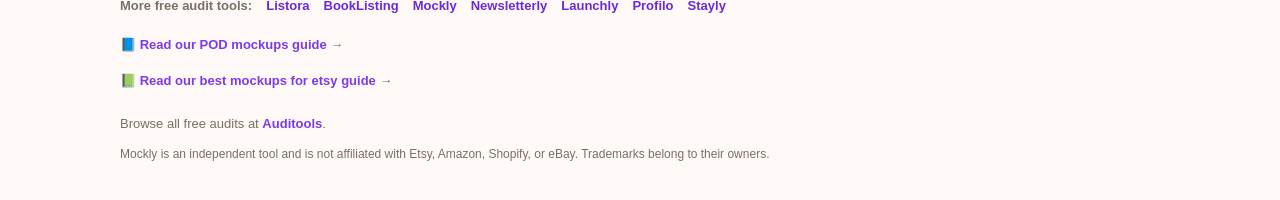
==== commit c27729dd: "SEO content round 2: 7 more vertical-keyword articles + footer/cross-links + sitemap" ====
--- a/index.html
+++ b/index.html
@@ -286,6 +286,7 @@
 <a href="https://Viyozc.github.io/listora/" style="color:var(--brand-dk);font-weight:600;">Listora</a><a href="https://Viyozc.github.io/booklisting-ai/" style="color:var(--brand-dk);font-weight:600;">BookListing</a><a href="https://Viyozc.github.io/mockly-ai/" style="color:var(--brand-dk);font-weight:600;">Mockly</a><a href="https://Viyozc.github.io/newsletterly-ai/" style="color:var(--brand-dk);font-weight:600;">Newsletterly</a><a href="https://Viyozc.github.io/launchly-ai/" style="color:var(--brand-dk);font-weight:600;">Launchly</a> <a href="https://Viyozc.github.io/profilo-ai/" style="color:var(--brand-dk);font-weight:600;">Profilo</a> <a href="https://Viyozc.github.io/stayly-ai/" style="color:var(--brand-dk);font-weight:600;">Stayly</a>
       </div>
             <p style="color:var(--muted);font-size:13px;margin-top:8px;">📘 <a href="./blog/" style="color:var(--brand);font-weight:600;">Read our POD mockups guide</a> →</p>
+      <p style="color:var(--muted);font-size:13px;margin-top:6px;">📗 <a href="./blog/best-mockups-etsy/" style="color:var(--brand);font-weight:600;">Read our best mockups for etsy guide</a> →</p>
       <p style="color:var(--muted);font-size:13px;margin-top:12px;">Browse all free audits at <a href="https://Viyozc.github.io/auditools/" style="color:var(--brand);font-weight:600;">Auditools</a>.</p>
 
       <p class="footer-fine">Mockly is an independent tool and is not affiliated with Etsy, Amazon, Shopify, or eBay. Trademarks belong to their owners.</p>
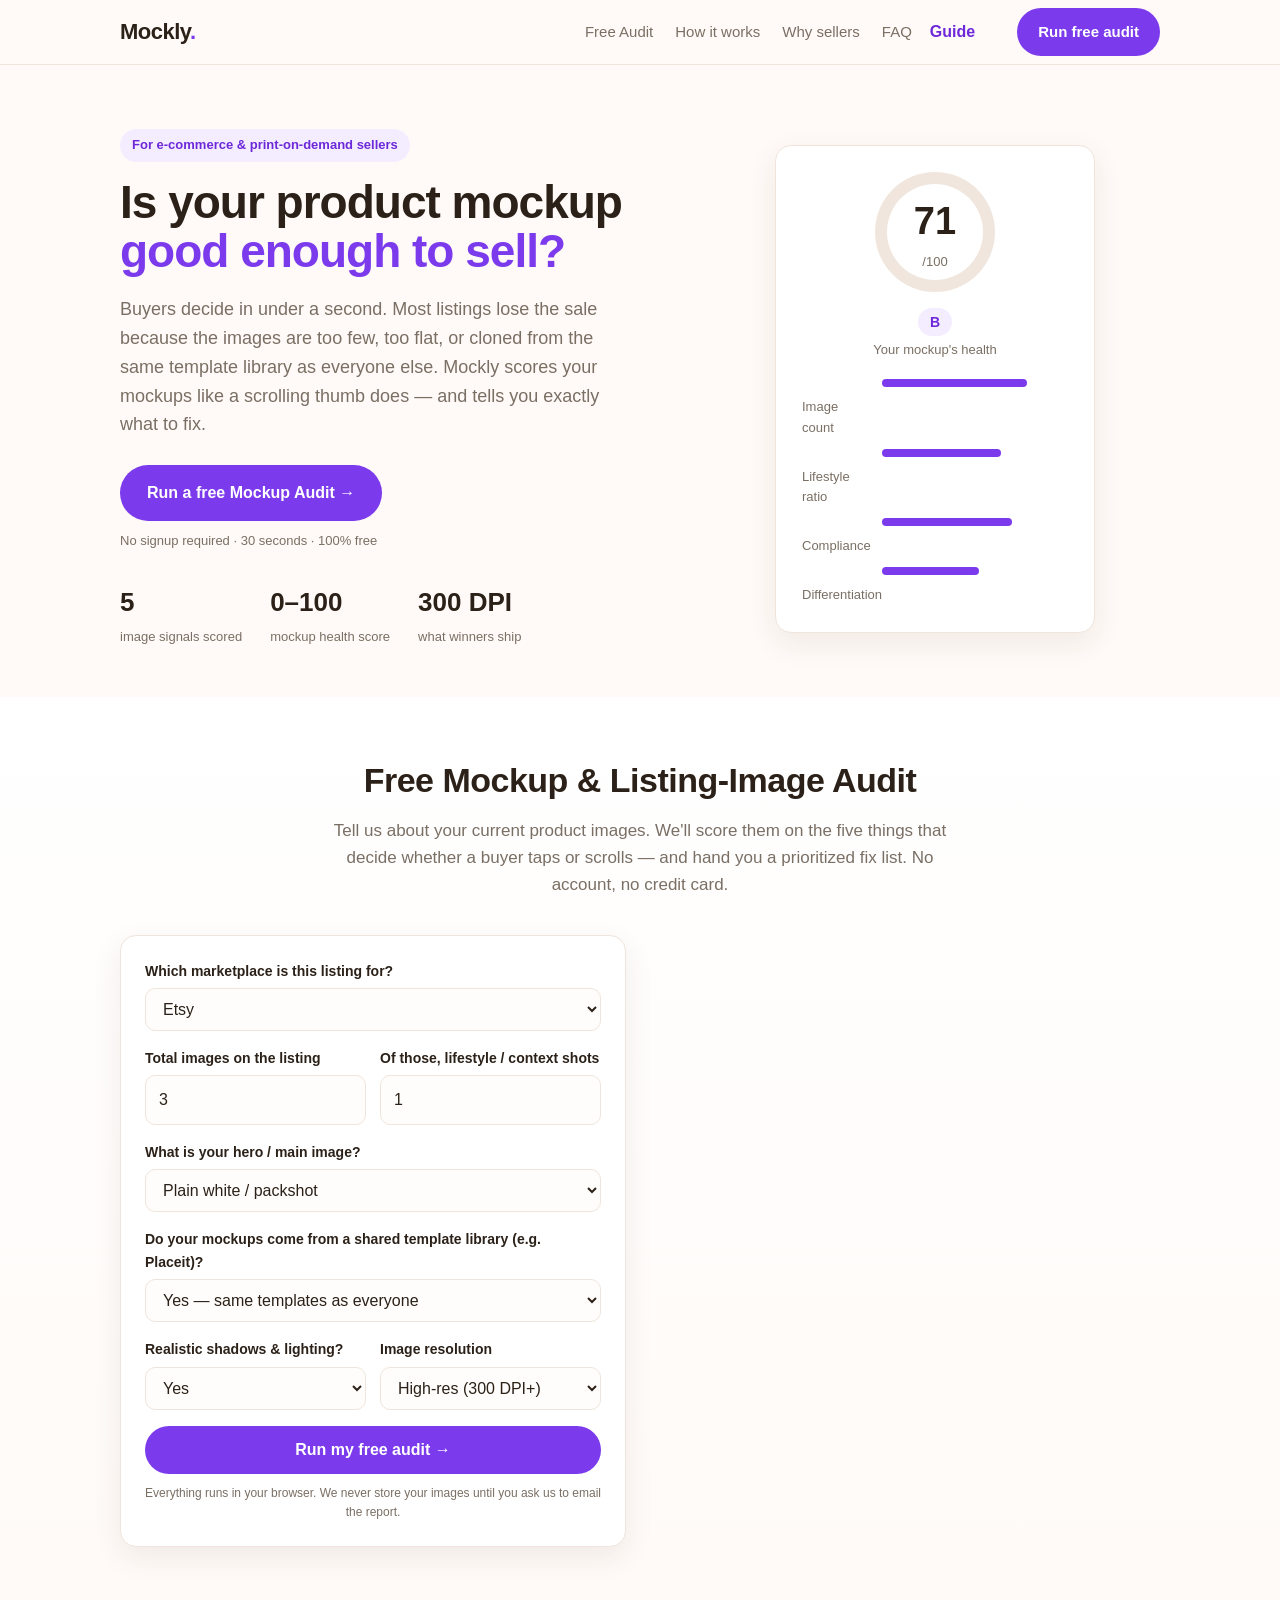
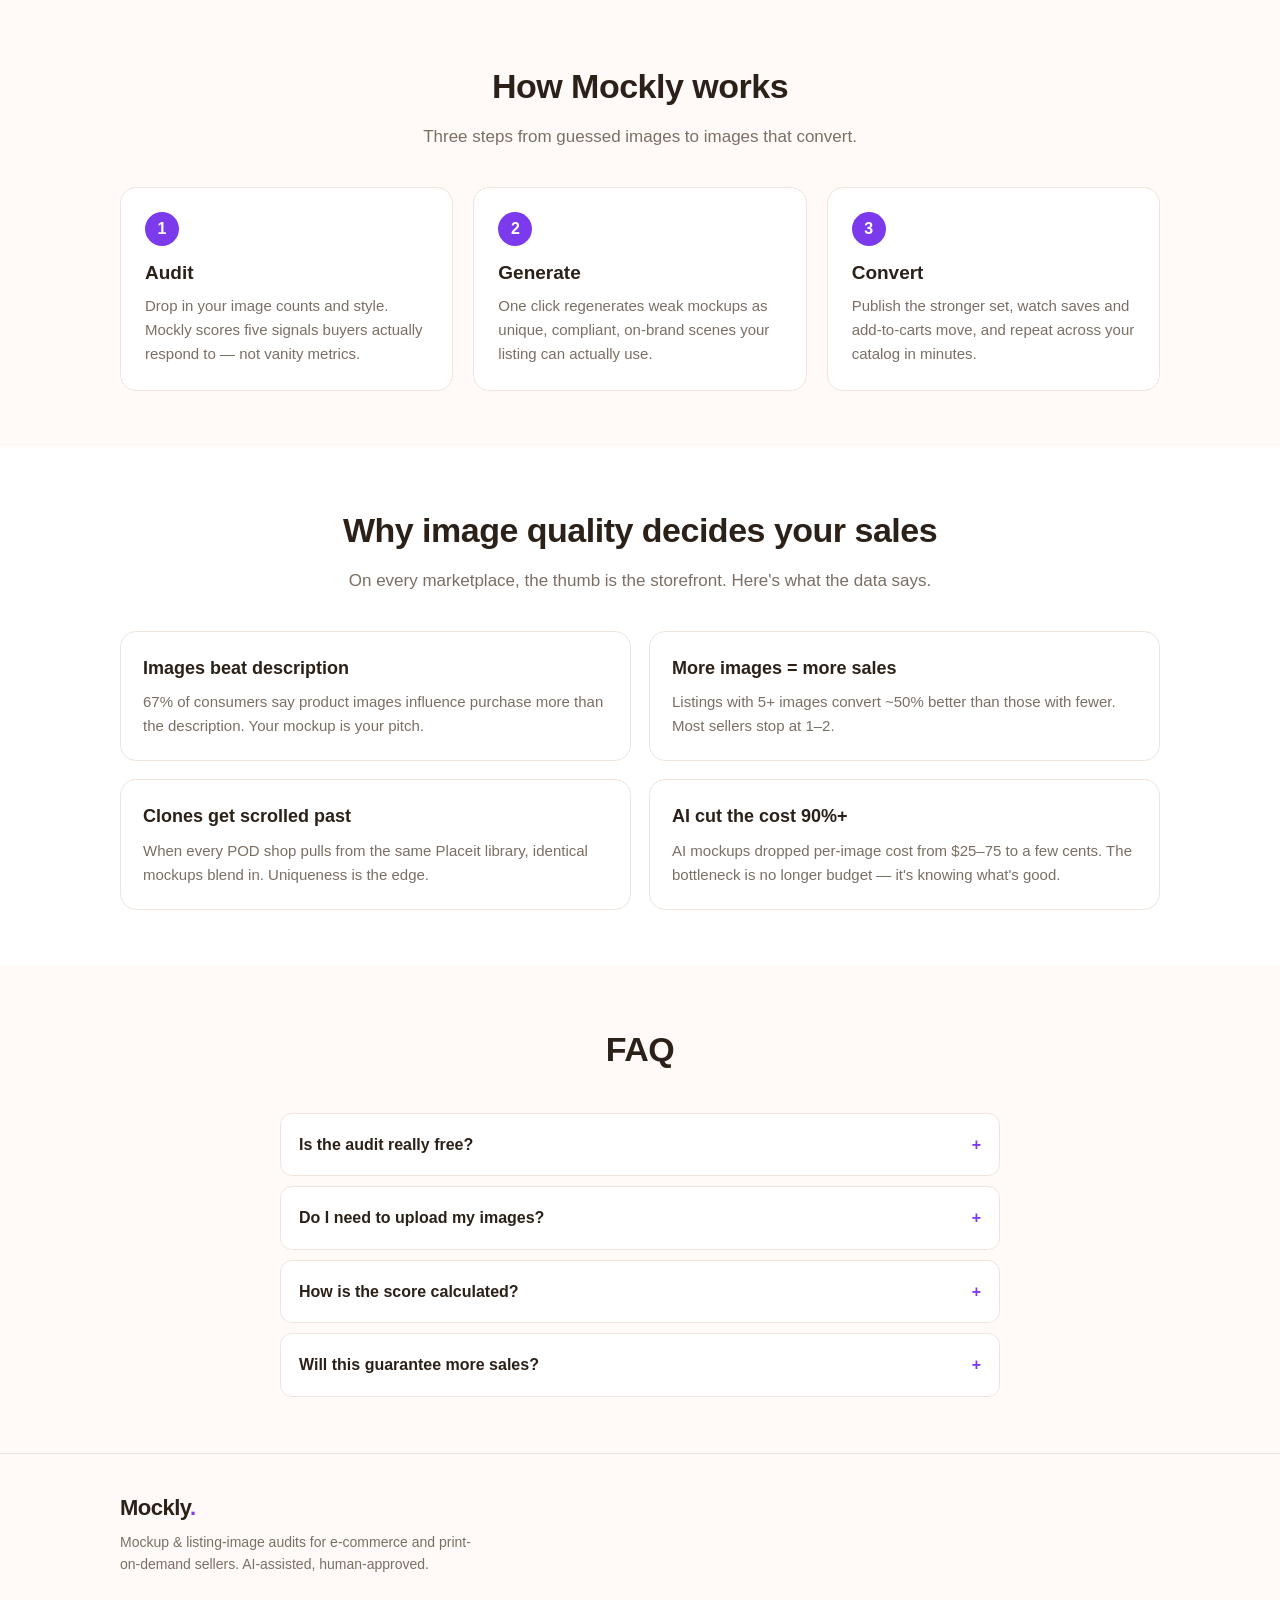
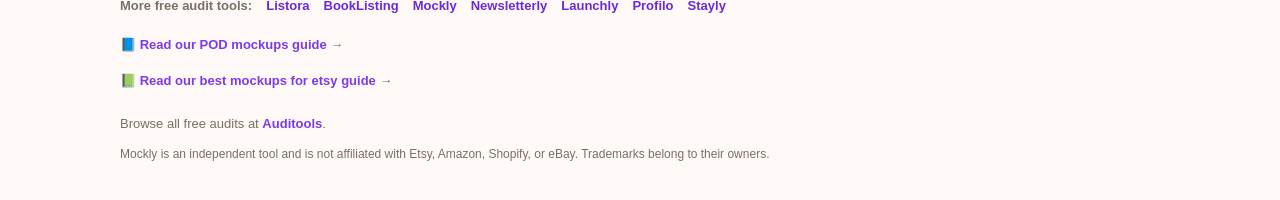
==== commit d9e8c1ac: "SEO: add Guide nav link (internal link equity to blog hub)" ====
--- a/index.html
+++ b/index.html
@@ -42,6 +42,7 @@
         <a href="#why">Why sellers</a>
         <a href="#faq">FAQ</a>
       </nav>
+      <a href="./blog/" style="color:var(--brand-dk);font-weight:600;margin-right:16px;align-self:center;">Guide</a>
       <a class="btn btn-primary nav-cta" href="#audit">Run free audit</a>
     </div>
   </header>
